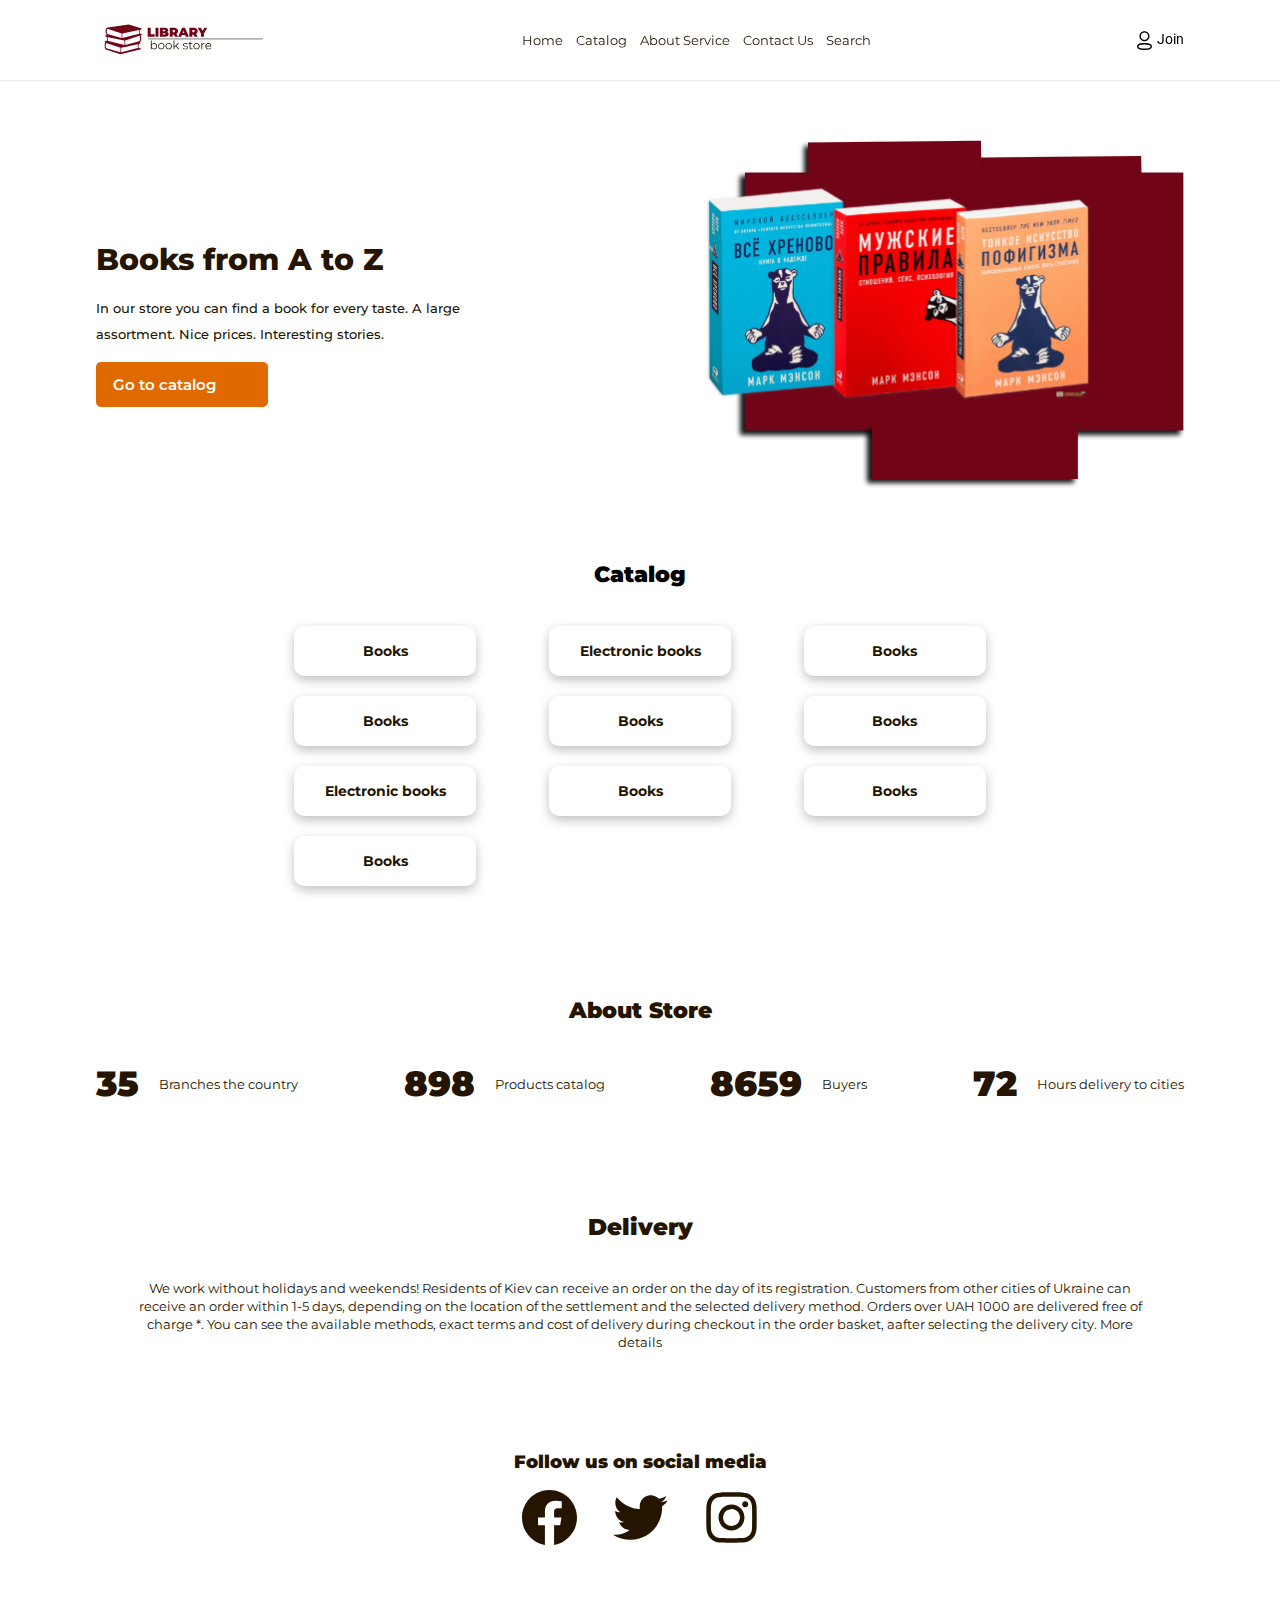
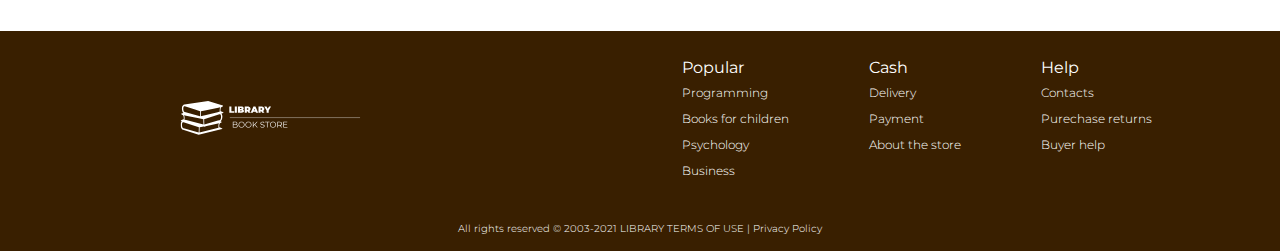
==== index.html @ 7d595d1d "home and about added" ====
<!DOCTYPE html>
<html lang="en">
  <head>
    <meta charset="UTF-8" />
    <meta name="viewport" content="width=device-width, initial-scale=1.0" />
    <title>Home</title>
    <link rel="stylesheet" href="../assets/styles/style.css" />
  </head>
  <body>
    <header class="header shadow">
      <div class="header-container">
        <!-- //header-left -->
        <div class="header-left">
          <img
            class="header-logo"
            src="./assets/logo/book-logo.svg"
            alt="book-logo"
          />
        </div>
        <!-- //header-medium -->
        <div class="header-medium">
          <nav class="header-nav">
            <ul class="nav-list">
              <li class="list-item"><a class="item-link" href="#">Home</a></li>
              <li class="list-item">
                <a class="item-link" href="./assets/pages/catalog.html"
                  >Catalog</a
                >
              </li>
              <li class="list-item">
                <a class="item-link" href="./assets/pages/about.html"
                  >About Service</a
                >
              </li>
              <li class="list-item">
                <a class="item-link" href="./assets/pages/contact.html"
                  >Contact Us</a
                >
              </li>
              <li class="list-item">
                <a class="item-link" href="./assets/pages/search.html"
                  >Search</a
                >
              </li>
            </ul>
          </nav>
        </div>
        <!-- //header-right -->
        <div class="header-right">
          <img class="header-icon" src="./assets/icon/join.svg" alt="join" />
          <h4 class="header-join">Join</h4>
        </div>
      </div>
    </header>
    <main>
      <!-- //home -->
      <section class="home">
        <div class="home-container">
          <div class="home-left">
            <h2>Books from A to Z</h2>
            <p>
              In our store you can find a book for every taste. A large
              assortment. Nice prices. Interesting stories.
            </p>
            <button class="button">Go to catalog</button>
          </div>
          <div class="home-right">
            <img src="../assets/images/home-book.svg" alt="home-book" />
          </div>
        </div>
      </section>
      <!-- //catalog -->
      <section class="catalog">
        <div class="catalog-container">
          <h2>Catalog</h2>
          <div class="catalog-items">
            <div class="catalog-item">Books</div>
            <div class="catalog-item">Electronic books</div>
            <div class="catalog-item">Books</div>
            <div class="catalog-item">Books</div>
            <div class="catalog-item">Books</div>
            <div class="catalog-item">Books</div>
            <div class="catalog-item">Electronic books</div>
            <div class="catalog-item">Books</div>
            <div class="catalog-item">Books</div>
            <div class="catalog-item">Books</div>
          </div>
        </div>
      </section>
      <!-- //about -->
      <section class="about">
        <div class="about-container">
          <h2>About Store</h2>
          <div class="statistics">
            <div class="statistic">
              <span>35</span>
              <p>Branches the country</p>
            </div>
            <div class="statistic">
              <span>898</span>
              <p>Products catalog</p>
            </div>
            <div class="statistic">
              <span>8659</span>
              <p>Buyers</p>
            </div>
            <div class="statistic">
              <span>72</span>
              <p>Hours delivery to cities</p>
            </div>
          </div>
        </div>
      </section>
      <!-- //delivery -->
      <section class="delivery">
        <div class="delivery-container">
          <h2>Delivery</h2>
          <p>
            We work without holidays and weekends! Residents of Kiev can receive
            an order on the day of its registration. Customers from other cities
            of Ukraine can receive an order within 1-5 days, depending on the
            location of the settlement and the selected delivery method. Orders
            over UAH 1000 are delivered free of charge *. You can see the
            available methods, exact terms and cost of delivery during checkout
            in the order basket, aafter selecting the delivery city. More
            details
          </p>
        </div>
      </section>
      <!-- //social-media -->
      <section class="social-media">
        <h2>Follow us on social media</h2>
        <div class="social-media-container">
          <img src="../assets/icon/facebook.svg" alt="facebook" />
          <img src="../assets/icon/twitter.svg" alt="twitter" />
          <img src="../assets/icon/instagram.svg" alt="instagram" />
        </div>
      </section>
    </main>
    <footer class="footer">
      <div class="footer-container">
        <!-- //footer-left -->
        <div class="footer-left">
          <img
            class="footer-logo"
            src="../assets/logo/footer-book-logo.svg"
            alt="book-logo"
          />
        </div>
        <!-- //footer-right -->

        <div class="footer-right">
          <div class="list-container">
            <!-- //list-left -->
            <div class="list-left">
              <h3>Popular</h3>
              <ul>
                <li>Programming</li>
                <li>Books for children</li>
                <li>Psychology</li>
                <li>Business</li>
              </ul>
            </div>
            <!-- //list-medium -->
            <div class="list-medium">
              <h3>Cash</h3>
              <ul>
                <li>Delivery</li>
                <li>Payment</li>
                <li>About the store</li>
              </ul>
            </div>
            <!-- //list-right -->
            <div class="list-right">
              <h3>Help</h3>
              <ul>
                <li>Contacts</li>
                <li>Purechase returns</li>
                <li>Buyer help</li>
              </ul>
            </div>
          </div>
        </div>
      </div>
      <!-- //footer end -->
      <p class="footer-end">
        All rights reserved © 2003-2021 LIBRARY TERMS OF USE | Privacy Policy
      </p>
    </footer>
  </body>
</html>
---- assets/styles/style.css ----
@import url("../styles/reset.css");
@import url("../components/header.css");
@import url("../components/footer.css");
@import url("../components/social-media.css");
@import url("../components/button.css");
@import url("../components/delivery.css");
@import url("../fonts/index.css");
.shadow {
  box-shadow: rgba(0, 0, 0, 0.1) 0px 1px 2px 0px;
  position: sticky;
  top: 0;
  left: 0;
  z-index: 1222222;
}

/* //home */
main .home .home-container {
  width: 85%;
  margin: 0 auto;
  display: flex;
  justify-content: space-between;
  height: 470px;
  align-items: center;
}
main .home .home-container .home-right img {
  height: 348.0000915527344px;
}
main .home .home-container .home-left h2 {
  font-family: Montserrat;
  font-size: 30px;
  font-weight: 800;
  line-height: 71px;
  letter-spacing: 0em;
  color: #241400;
}
main .home .home-container .home-left p {
  font-family: Montserrat;
  font-size: 13px;
  font-weight: 500;
  line-height: 26px;
  width: 370px;
  color: #241400;
  margin-bottom: 15px;
}

/* //catalog */
main .catalog {
  margin-bottom: 100px;
}
main .catalog .catalog-container {
  width: 54%;
  margin: 0 auto;
}
main .catalog .catalog-container h2 {
  font-family: Montserrat;
  font-size: 22px;
  font-weight: 900;
  line-height: 49px;
  letter-spacing: 0em;
  text-align: left;
  text-align: center;
}
main .catalog .catalog-container .catalog-items {
  margin-top: 27px;
  display: flex;
  justify-content: space-between;
  flex-wrap: wrap;
  row-gap: 20px;
}
main .catalog .catalog-container .catalog-items .catalog-item {
  font-family: Montserrat;
  font-size: 14px;
  font-weight: 700;
  line-height: 27px;
  letter-spacing: 0em;
  color: #241400;
  background: #ffffff;
  box-shadow: 0px 4px 11px 0px #00000040;
  width: 182px;
  height: 50px;
  display: flex;
  justify-content: center;
  align-items: center;
  border-radius: 10px;
}

/* //about */

main .about .about-container {
  width: 85%;
  margin: 0 auto;
}

main .about .about-container h2 {
  font-family: Montserrat;
  font-size: 22px;
  font-weight: 900;
  line-height: 49px;
  letter-spacing: 0em;
  text-align: center;
  color: #241400;
}

main .about .about-container .statistics {
  display: flex;
  justify-content: space-between;
  flex-wrap: wrap;
}
main .about .about-container .statistics .statistic {
  display: flex;
  align-items: center;
  column-gap: 20px;
}

main .about .about-container .statistics .statistic span {
  font-family: Montserrat;
  font-size: 35px;
  font-weight: 900;
  line-height: 98px;
  letter-spacing: 0em;
  color: #241400;
}

main .about .about-container .statistics .statistic p {
  font-family: Montserrat;
  font-size: 13px;
  font-weight: 400;
  line-height: 26px;
  letter-spacing: 0em;
  color: #241400;
}
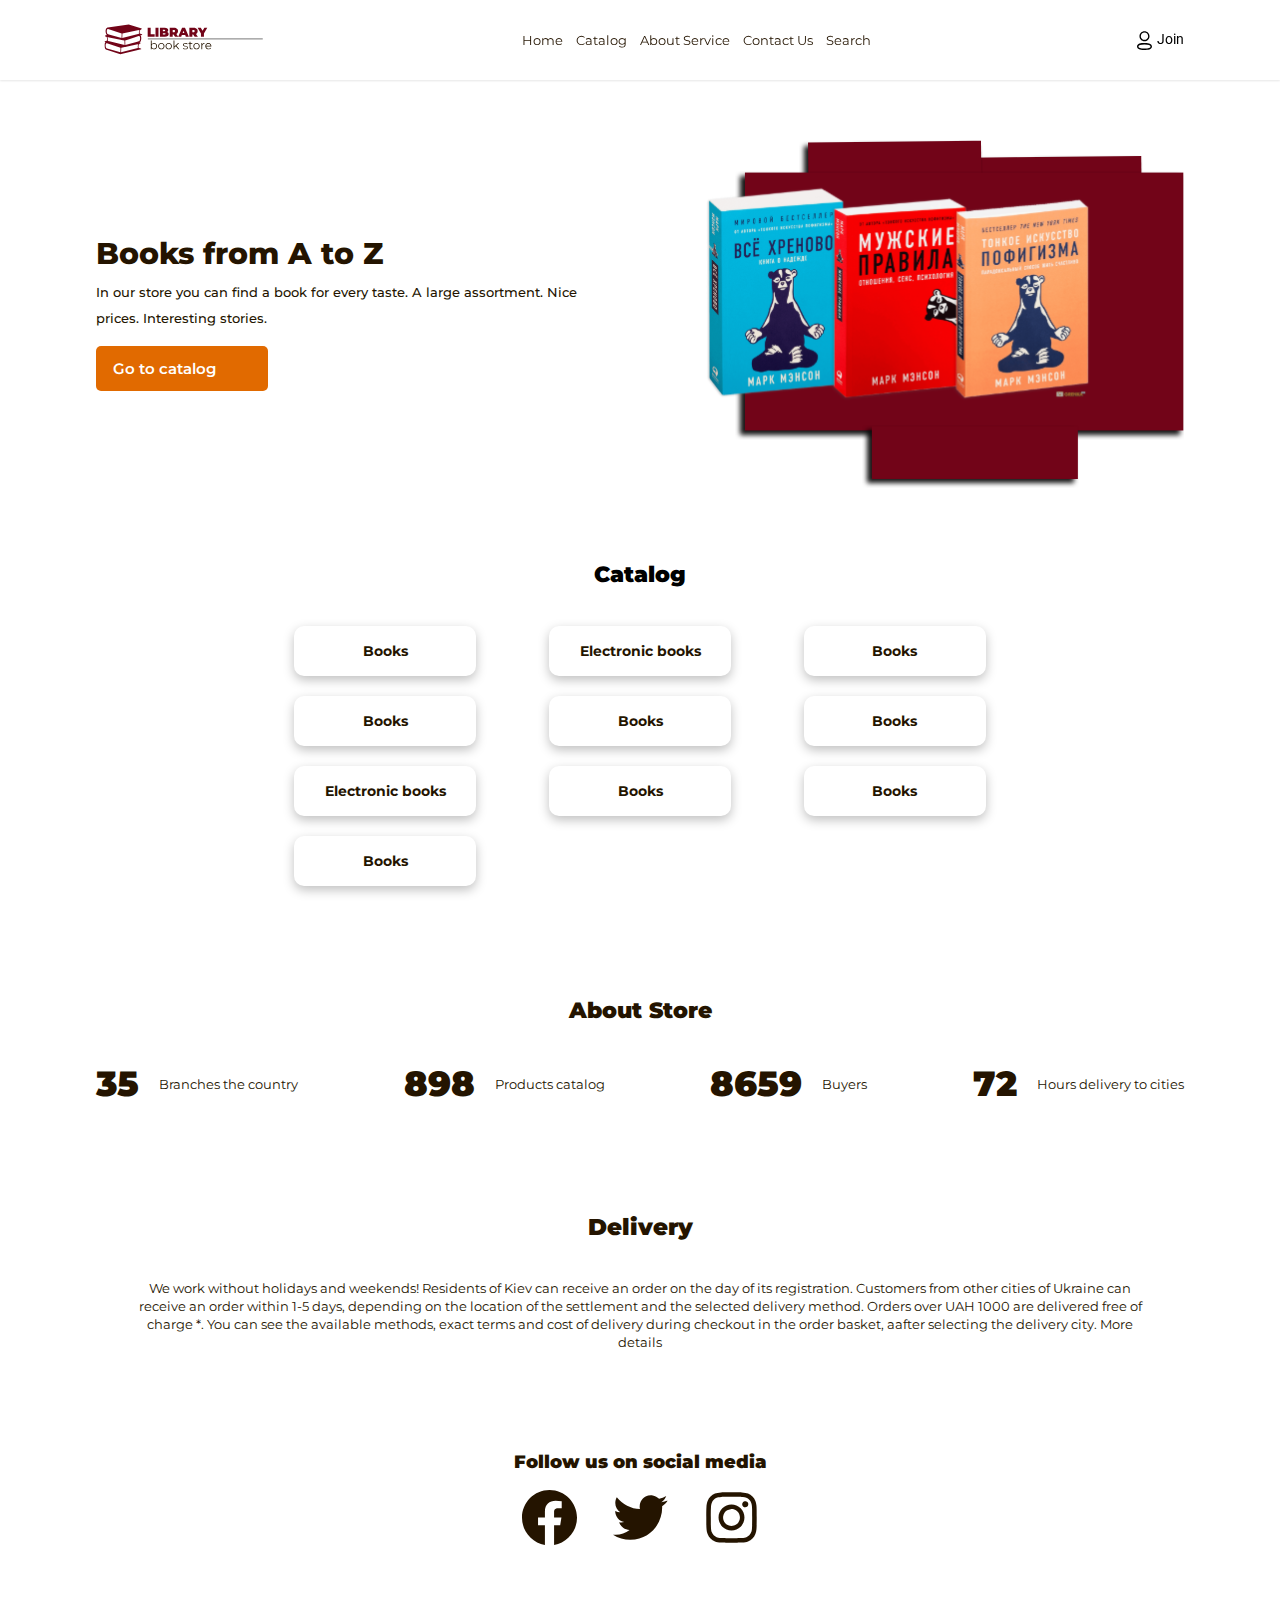
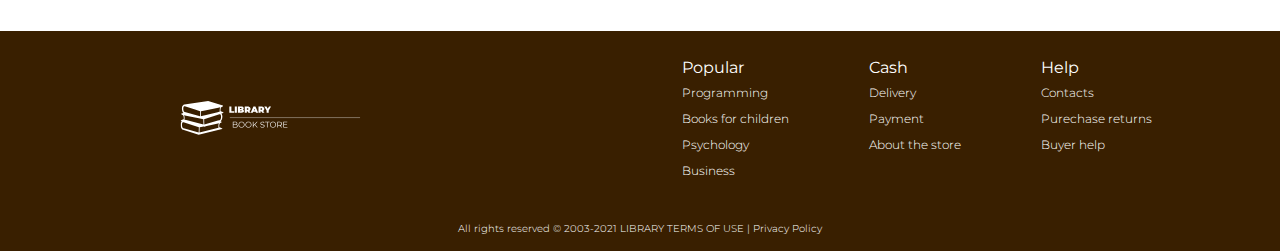
==== commit 1e2ccc6e: "js functionlly added" ====
--- a/index.html
+++ b/index.html
@@ -5,6 +5,9 @@
     <meta name="viewport" content="width=device-width, initial-scale=1.0" />
     <title>Home</title>
     <link rel="stylesheet" href="../assets/styles/style.css" />
+    <script defer src="./assets/js/hamburgerMenu.js"></script>
+    <script defer src="./assets/js/join.js"></script>
+    <script defer src="./assets/js/index.js"></script>
   </head>
   <body>
     <header class="header shadow">
@@ -49,7 +52,26 @@
         <div class="header-right">
           <img class="header-icon" src="./assets/icon/join.svg" alt="join" />
           <h4 class="header-join">Join</h4>
-        </div>
+          <img
+            src="./assets/icon/hambugerMenu.svg"
+            alt="hambugerMenu"
+            class="hamburger"
+          />
+        </div>
+      </div>
+      <!-- //absolute -->
+      <div class="absolute">
+        <img src="./assets/icon/cancel.svg" alt="cancel" class="cancel" />
+      </div>
+      <!-- //join -->
+      <div class="join">
+        <img class="canc" src="./assets/icon/canc.png" alt="cancel" />
+        <h2>Join Us</h2>
+        <form>
+          <input type="text" placeholder="Full name" class="input" />
+          <input type="email" placeholder="Email" class="input" />
+          <button class="joinBtn">Join</button>
+        </form>
       </div>
     </header>
     <main>
@@ -62,7 +84,7 @@
               In our store you can find a book for every taste. A large
               assortment. Nice prices. Interesting stories.
             </p>
-            <button class="button">Go to catalog</button>
+            <button class="button" id="catalog">Go to catalog</button>
           </div>
           <div class="home-right">
             <img src="../assets/images/home-book.svg" alt="home-book" />
--- a/assets/styles/style.css
+++ b/assets/styles/style.css
@@ -5,6 +5,7 @@
 @import url("../components/button.css");
 @import url("../components/delivery.css");
 @import url("../fonts/index.css");
+
 .shadow {
   box-shadow: rgba(0, 0, 0, 0.1) 0px 1px 2px 0px;
   position: sticky;
@@ -16,10 +17,11 @@
 /* //home */
 main .home .home-container {
   width: 85%;
+  height: 470px;
   margin: 0 auto;
   display: flex;
+  column-gap: 120px;
   justify-content: space-between;
-  height: 470px;
   align-items: center;
 }
 main .home .home-container .home-right img {
@@ -29,16 +31,14 @@
   font-family: Montserrat;
   font-size: 30px;
   font-weight: 800;
-  line-height: 71px;
-  letter-spacing: 0em;
   color: #241400;
+  margin-bottom: 10px;
 }
 main .home .home-container .home-left p {
   font-family: Montserrat;
   font-size: 13px;
   font-weight: 500;
   line-height: 26px;
-  width: 370px;
   color: #241400;
   margin-bottom: 15px;
 }
@@ -66,6 +66,7 @@
   justify-content: space-between;
   flex-wrap: wrap;
   row-gap: 20px;
+  /* column-gap: 10px; */
 }
 main .catalog .catalog-container .catalog-items .catalog-item {
   font-family: Montserrat;
@@ -129,3 +130,53 @@
   letter-spacing: 0em;
   color: #241400;
 }
+
+/* //media query */
+
+@media screen and (max-width: 942px) {
+  main .home .home-container .home-right img {
+    height: 248.0000915527344px;
+  }
+  main .home .home-container .home-left h2 {
+    font-size: 25px;
+  }
+
+  .button {
+    width: 142px;
+    padding-left: 13px;
+    height: 40px;
+    font-size: 12px;
+    font-weight: 500;
+  }
+}
+
+@media screen and (max-width: 742px) {
+  main .home {
+    margin-top: 80px;
+  }
+  main .home .home-container {
+    flex-direction: column;
+    align-items: center;
+    width: 90%;
+  }
+
+  .button {
+    width: 100%;
+    text-align: center;
+    padding-left: 0;
+  }
+  main .home .home-container .home-left {
+    text-align: center;
+  }
+  main .home .home-container .home-left h2 {
+    font-size: 30px;
+    font-weight: 800;
+  }
+  main .catalog .catalog-container .catalog-items {
+    flex-direction: column;
+    align-items: center;
+  }
+  main .about .about-container .statistics {
+    flex-direction: column;
+  }
+}
